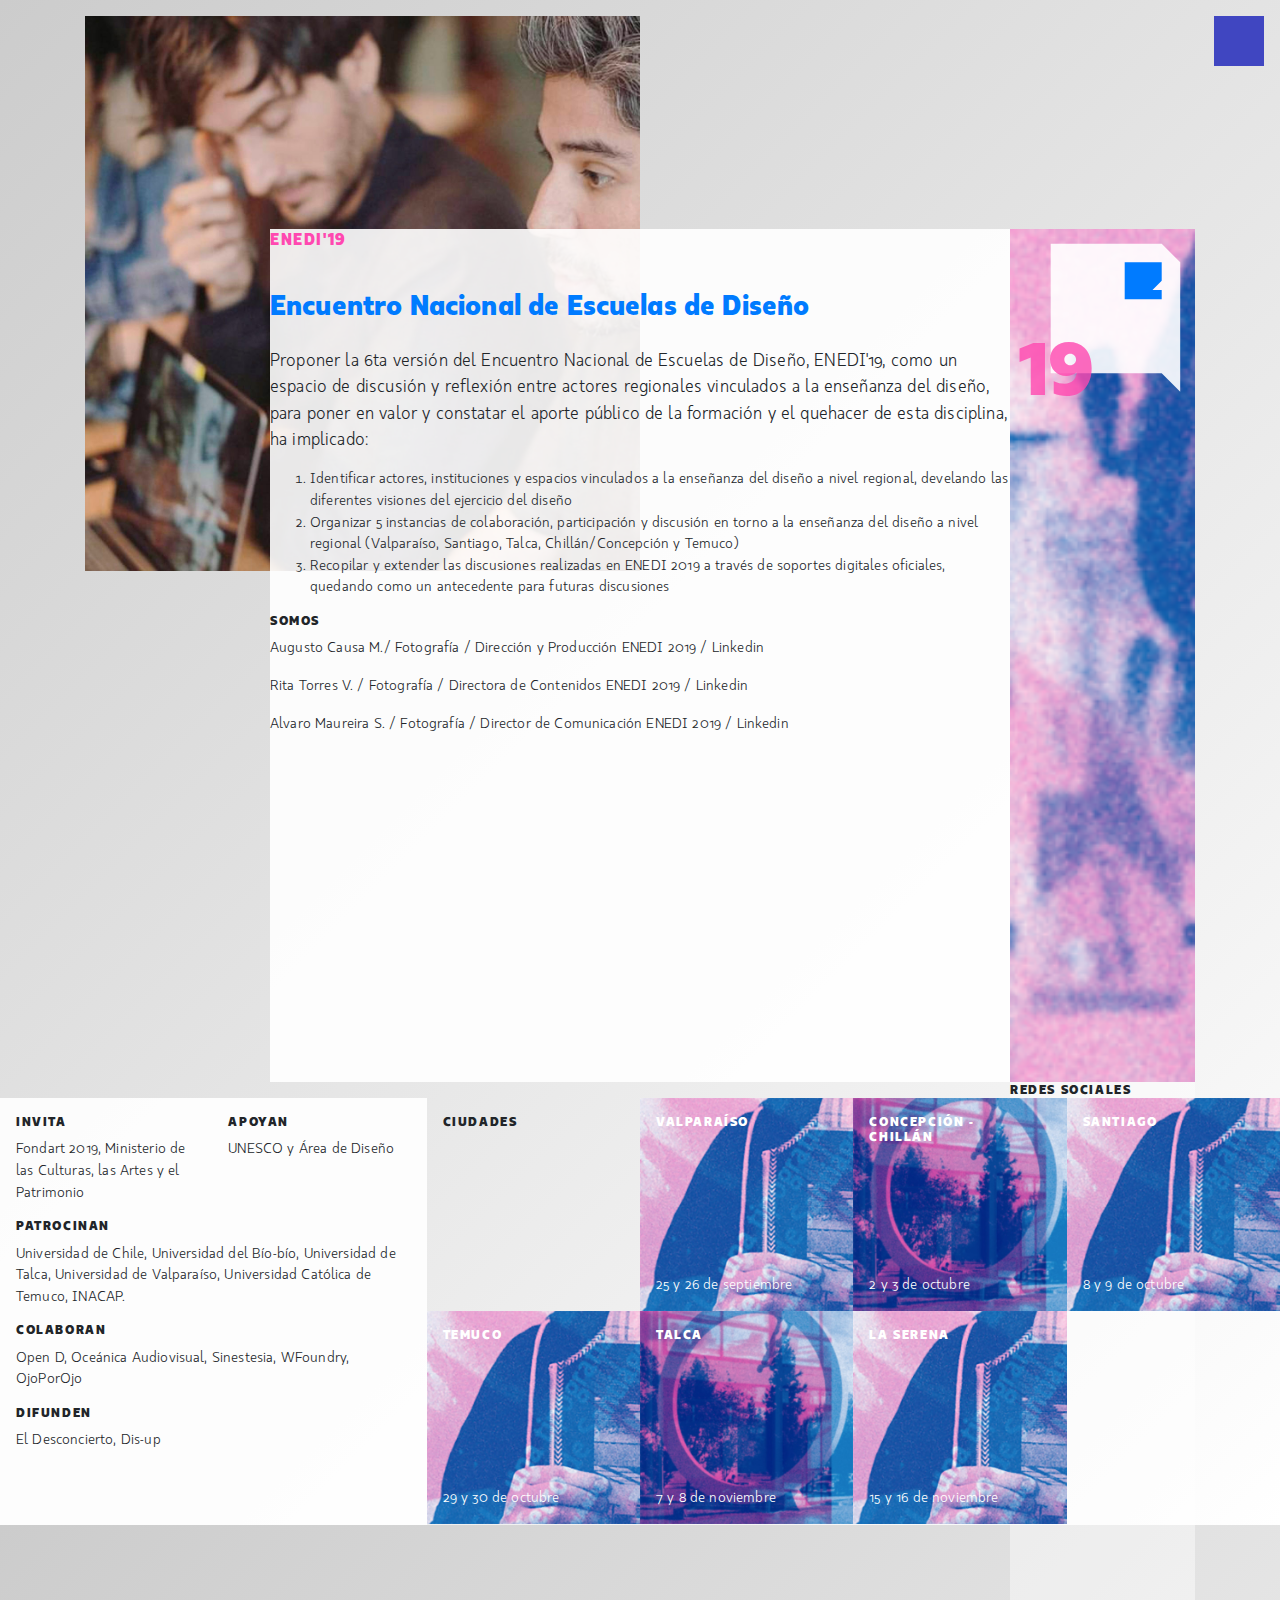
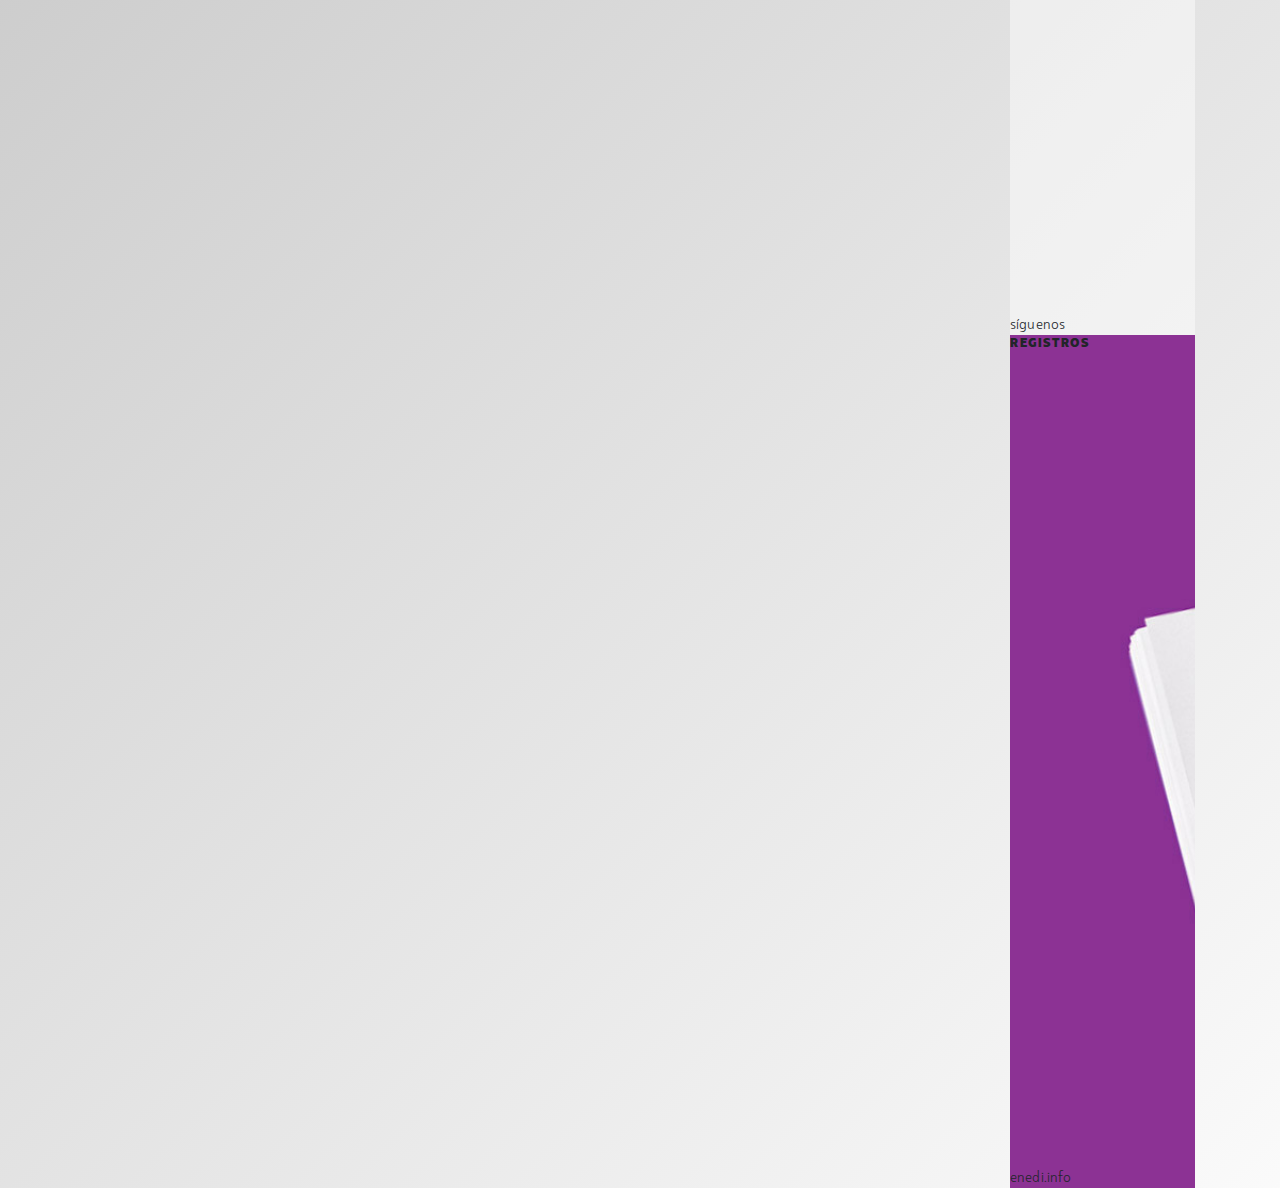
==== page.html @ a1ecb15f "Add files via upload" ====
<!doctype html>
<html lang="es">

<head>
    <!-- Required meta tags -->
    <meta charset="utf-8">
    <meta name="viewport" content="width=device-width, initial-scale=1, shrink-to-fit=no">
    <meta name="robots" content="noindex,nofollow">
    <!-- Bootstrap CSS -->
    <link rel="stylesheet" href="https://stackpath.bootstrapcdn.com/bootstrap/4.3.1/css/bootstrap.min.css" integrity="sha384-ggOyR0iXCbMQv3Xipma34MD+dH/1fQ784/j6cY/iJTQUOhcWr7x9JvoRxT2MZw1T" crossorigin="anonymous">
    <link rel="stylesheet" href="https://use.fontawesome.com/releases/v5.8.2/css/all.css" integrity="sha384-oS3vJWv+0UjzBfQzYUhtDYW+Pj2yciDJxpsK1OYPAYjqT085Qq/1cq5FLXAZQ7Ay" crossorigin="anonymous">
    <link rel="stylesheet" href="style.css">
    <title>ENEDI'19</title>
</head>


<body>

    <a class="menu-toggle" href="#">
        <i class="fas fa-bars"></i>
    </a>

    <nav id="sidebar-wrapper">
        <ul class="sidebar-nav">
            <li class="sidebar-brand">
                <a class="js-scroll-trigger" href="index.html">ENEDI'19</a>
            </li>
            <li class="sidebar-nav-item">
                <a class="js-scroll-trigger" href="page.html">SOMOS (Manifiesto, Objetivos, Equipo)</a>
            </li>
            <li class="sidebar-nav-item">
                <a class="js-scroll-trigger" href="page.html">VERSIONES (2017, 2014, ANTECEDENTES)</a>
            </li>
             <li class="sidebar-nav-item">
                <a class="js-scroll-trigger" href="page.html">KIT DE PRENSA</a>
            </li>
             <li class="sidebar-nav-item">
                <a class="js-scroll-trigger" href="page.html">NOTICIAS</a>
            </li>
             <li class="sidebar-nav-item">
                <a class="js-scroll-trigger" href="page.html">CONTACTO</a>
            </li>
             <li class="sidebar-nav-item">
                <a class="js-scroll-trigger" href="http://www.enedi.info">ENEDI INFO</a>
            </li>
        </ul>
    </nav>

    <div class="container my-3">
        <!-- - - - - - - - - -->
        <div class="row d-flex no-gutters" id="top">
            <div class="col-3 col-sm-2">
                <div class="abajo d-lg-none d-xl-none">

                        <svg viewBox="0 0 100 100">
                            <g>
                                <path fill="rgb(128,98,216)" d="M70,0H10v75h60l15,15V15L70,0z M70,35L55,50h15v10H25V15h45V35z"/>
                            </g>
                        </svg>
                    
                </div>
            </div>
            <div class="col-9 col-sm-8" id="about">

                    <h1>ENEDI'19</h1>
                    <h2>Encuentro Nacional de Escuelas de Diseño</h2>
                    <p class="lead">Proponer la 6ta versión del Encuentro Nacional de Escuelas de Diseño, ENEDI'19, como un espacio de discusión y reflexión entre actores regionales vinculados a la enseñanza del diseño, para poner en valor y constatar el aporte público de la formación y el quehacer de esta disciplina, ha implicado:</p>
                    <ol>
                    <li>Identificar actores, instituciones y espacios vinculados a la enseñanza del diseño a nivel regional, develando las diferentes visiones del ejercicio del diseño</li>
                    <li>Organizar 5 instancias de colaboración, participación y discusión en torno a la enseñanza del diseño a nivel regional (Valparaíso, Santiago, Talca, Chillán/Concepción y Temuco)</li>
                    <li>Recopilar y extender las discusiones realizadas en ENEDI 2019 a través de soportes digitales oficiales, quedando como un antecedente para futuras discusiones</li>
                    </ol>
                    <h4>Somos</h4>
                    <p>Augusto Causa M./  Fotografía / Dirección y Producción ENEDI 2019 / Linkedin</p>
                    <p>Rita Torres V. / Fotografía / Directora de Contenidos ENEDI 2019 / Linkedin</p>
                    <p>Alvaro Maureira S. / Fotografía / Director de Comunicación ENEDI 2019 / Linkedin</p>

            </div>
            
            <div class="col-12 col-sm-2">
                    <div id="brand" class="cuadrado">
                        
                       <svg viewBox="0 0 100 100">
                        <g transform="translate(-8,8)">
                            <polygon fill="white" opacity=".9" points="100,10 90,0 30,0 30,70 90,70 100,80"/>
                            <polygon fill="rgb(0,123,255)" points="90,20 90,10 70,10 70,30 90,30 90,25 85,25"/>
                        </g>
                            <text x="5" y="90" fill="rgb(255,72,176)" opacity=".8" style="font-size:40px; font-family: 'KappaDisplay', sans-serif;font-weight: 900;">19</text>
                        </svg>

                    </div>
                    <div id="social" class="cuadrado">                            

                            <div class="arriba">
                                <h4>redes sociales</h4>
                                <p><a href="https://www.facebook.com/enedi.cl/">Facebook</a> · <a href="https://www.instagram.com/enedi.cl/">Instagram</a> · <a href="https://twitter.com/enedicl">Twitter</a> · <a href="https://www.youtube.com/user/enedi14">Youtube</a></p>
                            </div>

                            <div class="abajo">
                                <p>síguenos</p>
                            </div>

                    </div>
                    <div id="info" class="cuadrado">
                        <div class="arriba">
                            <h4>registros</h4>
                        </div>

                        <div class="abajo">
                            <p>enedi.info</p>
                        </div>

                    </div>
                </div>
            </div>
        </div>
        <!-- - - - - - - - - -->
        <div class="row d-flex no-gutters">


            <div class="col-12 col-lg-8 order-lg-2">
                <div class="row d-flex no-gutters">
                    
                    <!-- ------ -->
                    
                    <div class="col-6 col-sm-6 col-md-3 col-lg-3 p-3">
                        <div class="cuadrado">
                            <div class="arriba"><h4>Ciudades</h4></div>
                        </div>
                    </div>

                    <!-- ------ -->
                    
                    <div class="col-6 col-sm-6 col-md-3 col-lg-3 p-3" id="valpo">
                        <div class="cuadrado">
                            <div class="arriba text-white"><h4>Valparaíso</h4></div>
                            <div class="abajo"><a href="#">25 y 26 de septiembre</a></div>
                        </div>
                    </div>

                    <!-- ------ -->


                    <div class="col-6 col-sm-6 col-md-3 col-lg-3 p-3" id="concellan">
                        <div class="cuadrado">
                            <div class="arriba text-white"><h4>Concepción -<br />Chillán</h4></div>
                            <div class="abajo"><a href="#">2 y 3 de octubre</a></div>
                        </div>
                    </div>

                    <!-- ------ -->     

                    <div class="col-6 col-sm-6 col-md-3 col-lg-3 p-3" id="stgo">
                        <div class="cuadrado">
                            <div class="arriba text-white"><h4>Santiago</h4></div>
                            <div class="abajo"><a href="#">8 y 9 de octubre</a></div>
                        </div>
                    </div>

                    <!-- ------ -->               
 
 
                    <div class="col-6 col-sm-6 col-md-3 col-lg-3 p-3" id="temuco">
                        <div class="cuadrado">
                            <div class="arriba text-white"><h4>Temuco</h4></div>
                            <div class="abajo"><a href="#">29 y 30 de octubre</a></div>
                        </div>
                    </div>

                    <!-- ------ -->
 
                    <div class="col-6 col-sm-6 col-md-3 col-lg-3 p-3" id="talca">
                        <div class="cuadrado">
                            <div class="arriba text-white"><h4>Talca</h4></div>
                            <div class="abajo"><a href="#">7 y 8 de noviembre</a></div>
                        </div>
                    </div>

                    <!-- ------ -->

                    <div class="col-6 col-sm-6 col-md-3 col-lg-3 p-3" id="serena">
                        <div class="cuadrado">
                            <div class="arriba text-white"><h4>La Serena</h4></div>
                            <div class="abajo"><a href="#">15 y 16 de noviembre</a></div>
                        </div>
                    </div>

                    <!-- ------ -->

                    <div class="col-6 col-sm-6 col-md-3 col-lg-3 p-3">
                        <div class="cuadrado"></div>
                    </div>
                </div>
            </div>  

            <div class="col-lg-4 p-3 order-lg-1" id="support">
                <div class="cuadrado">
                    <div class="row">
                        <div class="col-6">
                        <h4>invita</h4>
                        <p>Fondart 2019, Ministerio de las Culturas, las Artes y el Patrimonio</p>                            
                        </div>
                        <div class="col-6">
                        <h4>apoyan</h4>
                        <p>UNESCO y Área de Diseño</p>                            
                        </div>
                        <div class="col-12">
                        <h4>patrocinan</h4>
                        <p>Universidad de Chile, Universidad del Bío-bío, Universidad de Talca, Universidad de Valparaíso, Universidad Católica de Temuco, INACAP.</p>                            
                        </div>
                        <div class="col-12">
                        <h4>colaboran</h4>
                        <p>Open D, Oceánica Audiovisual, Sinestesia, WFoundry, OjoPorOjo</p>
                        </div>
                        <div class="col-12">
                        <h4>difunden</h4>
                        <p>El Desconcierto, Dis-up</p>
                        </div>
                    </div>



                </div>
            </div>


        </div>
        <!-- - - - - - - - - -->
    </div>


    <!-- Optional JavaScript -->
    <!-- jQuery first, then Popper.js, then Bootstrap JS -->
    <script src="https://code.jquery.com/jquery-3.3.1.slim.min.js" integrity="sha384-q8i/X+965DzO0rT7abK41JStQIAqVgRVzpbzo5smXKp4YfRvH+8abtTE1Pi6jizo" crossorigin="anonymous"></script>
    <script src="https://cdnjs.cloudflare.com/ajax/libs/popper.js/1.14.7/umd/popper.min.js" integrity="sha384-UO2eT0CpHqdSJQ6hJty5KVphtPhzWj9WO1clHTMGa3JDZwrnQq4sF86dIHNDz0W1" crossorigin="anonymous"></script>
    <script src="https://stackpath.bootstrapcdn.com/bootstrap/4.3.1/js/bootstrap.min.js" integrity="sha384-JjSmVgyd0p3pXB1rRibZUAYoIIy6OrQ6VrjIEaFf/nJGzIxFDsf4x0xIM+B07jRM" crossorigin="anonymous"></script>

    <script>

    var w, h_full, h_half, h_quarter

    $(window).on('load resize', function () {
        w = Number(document.getElementsByTagName("body")[0].offsetWidth);
        h_grande = Number(document.getElementById("about").offsetWidth);
        h_medio = Number(document.getElementById("support").offsetWidth)
        h_chico = Number(document.getElementById("stgo").offsetWidth);

        console.log(w);
        console.log(h_grande);
        console.log(h_medio);
        console.log(h_chico);

        

        $("#brand").css("min-height", (h_medio) + "px");
        $("#support").css("min-height", (h_medio) + "px");

        $("#top").css("padding-top", (h_chico) + "px");

        $("#social,#info,#temuco,#valpo,#temuco,#concellan,#serena,#stgo").css("min-height", (h_chico) + "px");

        if(w < 576){
            $("#top").css("padding-top", (h_chico/2) + "px");
        }

        if(w > 992){
            $("#about").css("min-height", (h_grande) + "px");
        }

    });

    $(".menu-toggle").click(function(e) {
        e.preventDefault();
        $("#sidebar-wrapper").toggleClass("active");
        $(".menu-toggle > .fa-bars, .menu-toggle > .fa-times").toggleClass("fa-bars fa-times");
        $(this).toggleClass("active");
    });

    $('#sidebar-wrapper .js-scroll-trigger').click(function() {
            $("#sidebar-wrapper").removeClass("active");
            $(".menu-toggle").removeClass("active");
            $(".menu-toggle > .fa-bars, .menu-toggle > .fa-times").toggleClass("fa-bars fa-times");
    });
</script>

</body>

</html>
---- style.css ----
@font-face {
  font-family: 'KappaDisplay';
  font-style: normal;
  font-weight: 900;
  src: local('KappaDisplay Black'), local('KappaDisplay-Black'), url(fonts/KappaDisplay-Black.woff2) format('woff2');
}

@font-face {
  font-family: 'KappaText';
  font-style: normal;
  font-weight: 400;
  src: local('KappaText Book'), local('KappaText-Book'), url(fonts/KappaText-Book.woff2) format('woff2');
}



body {
    font-family: 'KappaText', sans-serif;
    font-weight: 400;
    letter-spacing: 0.01rem;
    line-height: 1.5;
    font-size: 0.9rem;
    background: linear-gradient(135deg,#ccc,#fff);
}


h1,
h2,
h3,
h4,
h5,
h6,
#year {
    font-family: 'KappaDisplay', sans-serif;
    font-weight: 900;
}


h1 {
    font-size: 1rem;
    padding-bottom: 1rem;
    letter-spacing: 0.1rem;
    color: rgb(255,72,176);
}

h2 {
    font-size: 1.75rem;
    color: rgb(0,123,255);
    padding: 1rem 0;
    max-width:75%;
}

@media screen and (orientation:portrait){
 h2{max-width:95%;}   
}


h3 {
    font-size: 1rem;
    padding: 2rem 0 1rem 0;
    color: rgb(0,123,255);
}

h4 {
    font-size: 0.8rem;
    text-transform: uppercase;
    letter-spacing: 0.1rem;
}

p.lead {
    font-size: 1.1rem;
}

#top {
    background: transparent url('img/fondo.jpg') 0 0 no-repeat;
    background-size: 50% auto;
}

@media screen and (max-width: 992px){
 #top {
    background: transparent url('img/fondo.jpg') 0 0 no-repeat;
    background-size: 75% auto;
}   
}


.cuadrado{
    position:relative;
    width:100%;
    height:100%;
}

.arriba {
    position: absolute;
    top: 0;
    left: 0;
    right: 0;
}

.abajo {
    position: absolute;
    bottom: 0;
    left: 0;
    right: 0;
}

.abajo a{
    color:white;
}

@media screen and (max-width:992px){

    #about .arriba{position:relative;} 
    #about .abajo{position:relative; padding-top:3rem;}
}

.abajo p {
    margin-bottom: 0;
    padding-bottom: 0;
    margin-top: 0.5rem;
}

@keyframes rojos {
    from {
        fill: rgb(0, 127, 246)
    }
    to {
        fill: rgb(255, 62, 181)
    }
}

@keyframes azules {
    from {
        fill: rgb(255, 62, 181)
    }
    to {
        fill: rgb(0, 127, 246)
    }
}

.rojo {
    animation-name: rojos;
    animation-duration: 4s;
    animation-iteration-count: infinite;
    animation-direction: alternate;
}

.azul {
    animation-name: azules;
    animation-duration: 4s;
    animation-iteration-count: infinite;
    animation-direction: alternate;
}


/* Side Menu */

#sidebar-wrapper {
    position: fixed;
    top: 0;
    z-index: 2;
    right: 0;
    width: 250px;
    height: 100%;
    -webkit-transition: all 0.4s ease 0s;
    transition: all 0.4s ease 0s;
    -webkit-transform: translateX(250px);
    transform: translateX(250px);
    background: linear-gradient(rgb(0, 127, 246), rgb(255, 62, 181));
}

.sidebar-nav {
    position: absolute;
    top: 0;
    width: 250px;
    margin: 0;
    padding: 0;
    list-style: none;
}

.sidebar-nav li.sidebar-nav-item a {
    display: block;
    text-decoration: none;
    color: #fff;
    padding: 15px;
}

.sidebar-nav li a:hover {
    text-decoration: none;
    color: #fff;
    background: rgba(0, 0, 0, 0.2);
}

.sidebar-nav li a:active,
.sidebar-nav li a:focus {
    text-decoration: none;
}

.sidebar-nav>.sidebar-brand {
    font-size: 1.2rem;
    background: rgba(52, 58, 64, 0.1);
    height: 80px;
    line-height: 50px;
    padding-top: 15px;
    padding-bottom: 15px;
    padding-left: 15px;
}

.sidebar-nav>.sidebar-brand a {
    color: #fff;
}

.sidebar-nav>.sidebar-brand a:hover {
    color: #fff;
    background: none;
}

#sidebar-wrapper.active {
    right: 250px;
    width: 250px;
    -webkit-transition: all 0.4s ease 0s;
    transition: all 0.4s ease 0s;
}

.menu-toggle {
    position: fixed;
    right: 1rem;
    top: 1rem;
    width: 50px;
    height: 50px;
    text-align: center;
    color: white;
    line-height: 50px;
    z-index: 999;
    border-radius: 0;
    background: rgb(64,70,193);
}

.menu-toggle:focus,
.menu-toggle:hover {
    color: #fff;
}

.menu-toggle:hover {
    background: rgb(255, 62, 181);
}



#about, #support{
    background:rgba(255,255,255,.9);
}

#social{
    background:rgba(255,255,255,.45);    
}

#info{
     background:url(img/libro.jpg); 
     background-size:cover;
}


#valpo {
    background: url('img/ciudad-lorenipsum.jpg');
    background-size: cover;
}

#talca {
    background: url('img/ciudad-talca.jpg');
    background-size: cover;
}

#stgo {
    background: url('img/ciudad-lorenipsum.jpg');
    background-size: cover;
}

#concellan {
    background: url('img/ciudad-talca.jpg');
    background-size: cover;
}

#temuco {
    background: url('img/ciudad-lorenipsum.jpg');
    background-size: cover;
}

#serena {
    background: url('img/ciudad-lorenipsum.jpg');
    background-size: cover;
}

#brand{
    background:url('img/brand.png');
    background-size:cover;
}
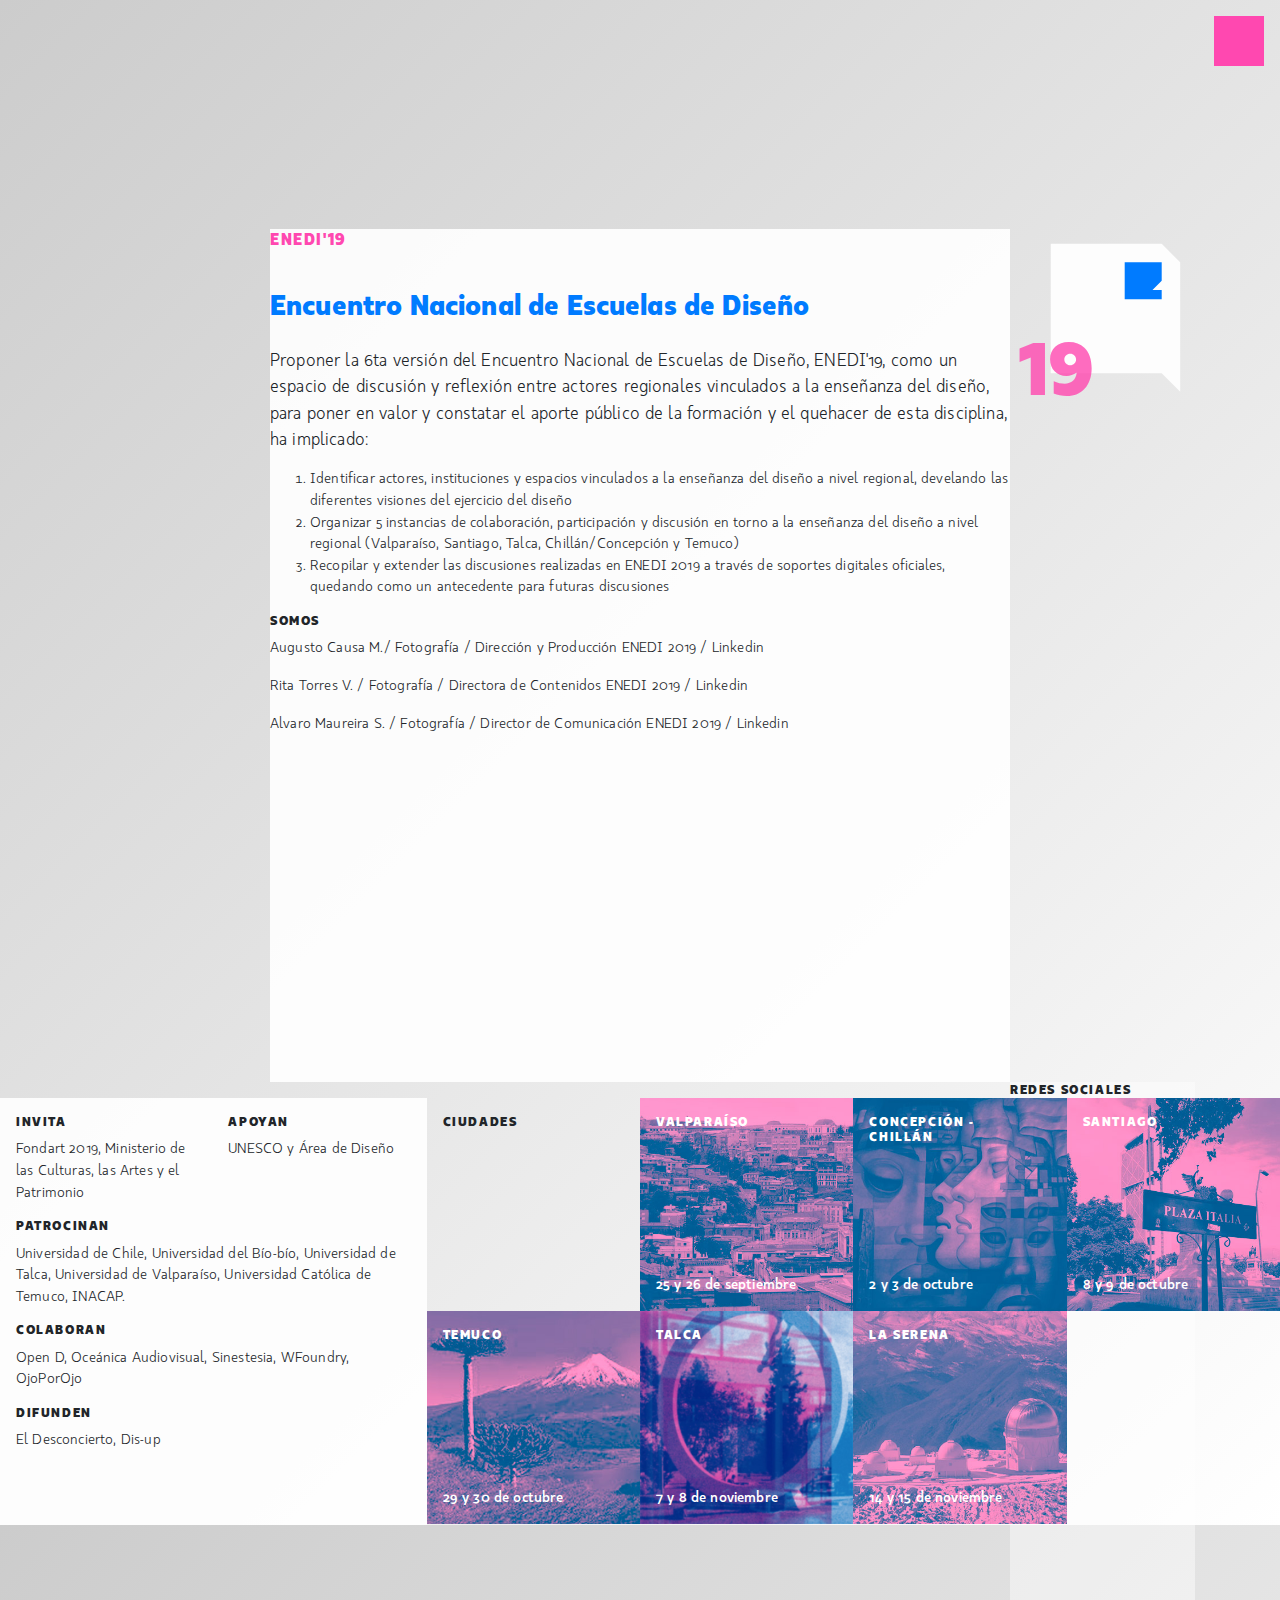
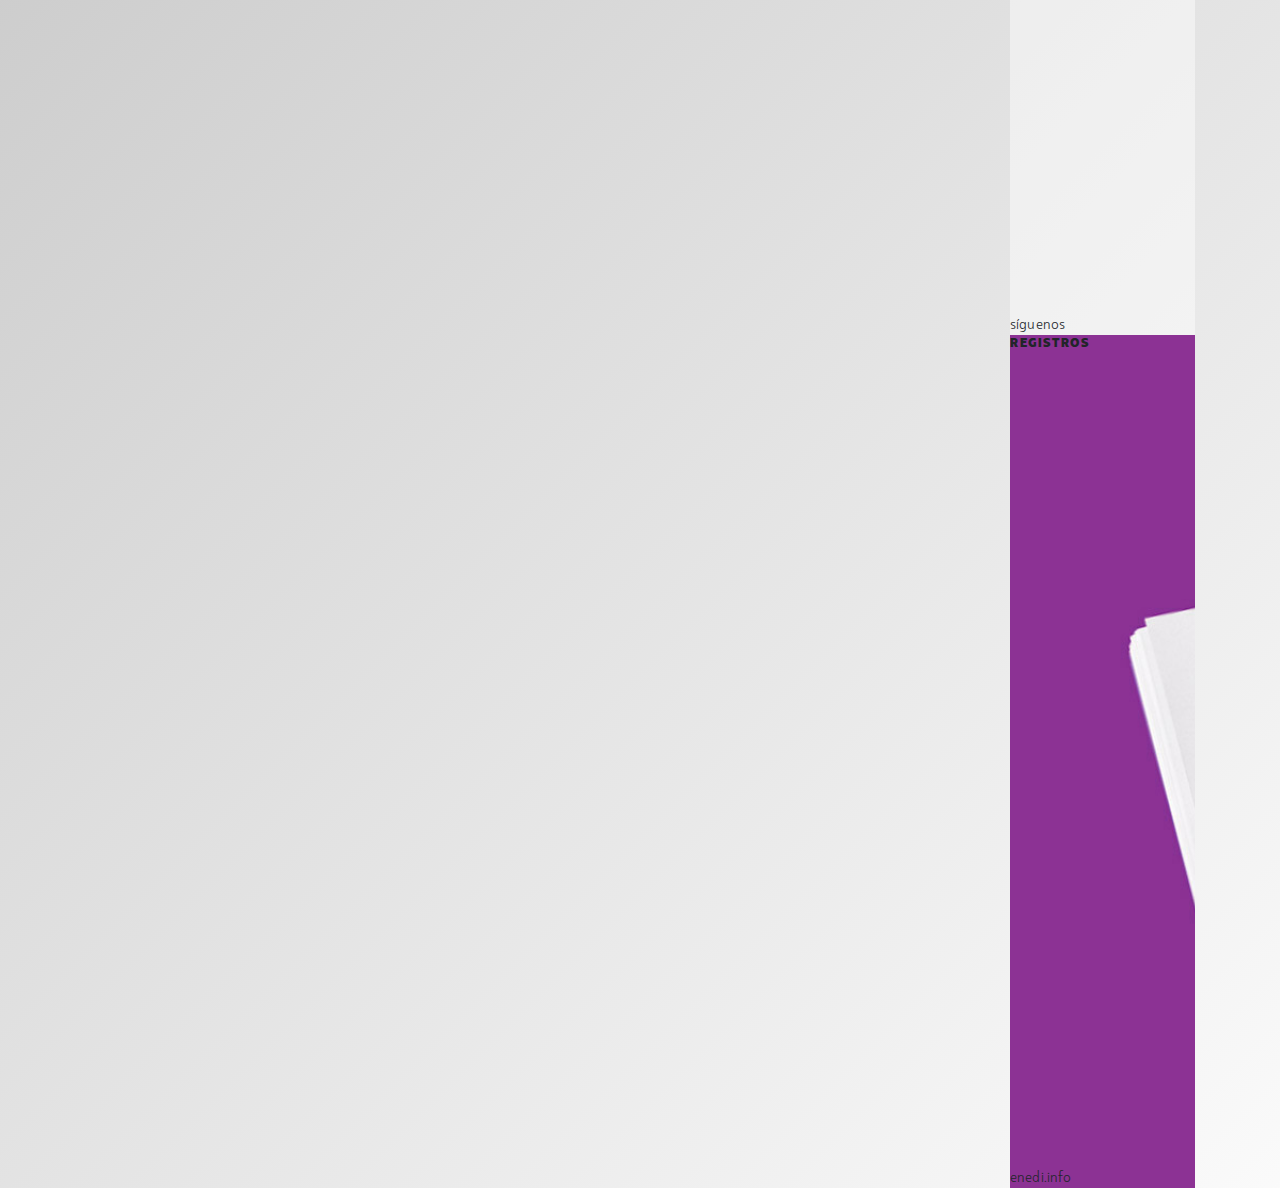
==== commit 3c5a0acf: "Add files via upload" ====
--- a/page.html
+++ b/page.html
@@ -41,7 +41,7 @@
                 <a class="js-scroll-trigger" href="page.html">CONTACTO</a>
             </li>
              <li class="sidebar-nav-item">
-                <a class="js-scroll-trigger" href="http://www.enedi.info">ENEDI INFO</a>
+                <a class="js-scroll-trigger" href="http://www.enedi.info"><i class="fas fa-external-link-alt"></i> ENEDI INFO</a>
             </li>
         </ul>
     </nav>
@@ -181,7 +181,7 @@
                     <div class="col-6 col-sm-6 col-md-3 col-lg-3 p-3" id="serena">
                         <div class="cuadrado">
                             <div class="arriba text-white"><h4>La Serena</h4></div>
-                            <div class="abajo"><a href="#">15 y 16 de noviembre</a></div>
+                            <div class="abajo"><a href="#">14 y 15 de noviembre</a></div>
                         </div>
                     </div>
 
--- a/style.css
+++ b/style.css
@@ -12,6 +12,12 @@
   src: local('KappaText Book'), local('KappaText-Book'), url(fonts/KappaText-Book.woff2) format('woff2');
 }
 
+@font-face {
+  font-family: 'KappaText Bold';
+  font-style: normal;
+  font-weight: 800;
+  src: local('KappaText Bold'), local('KappaText-Bold'), url(fonts/KappaText-Bold.woff2) format('woff2');
+}
 
 
 body {
@@ -72,13 +78,13 @@
 }
 
 #top {
-    background: transparent url('img/fondo.jpg') 0 0 no-repeat;
+    background: transparent url('img/fondo-1.jpg') 0 0 no-repeat;
     background-size: 50% auto;
 }
 
 @media screen and (max-width: 992px){
  #top {
-    background: transparent url('img/fondo.jpg') 0 0 no-repeat;
+    background: transparent url('img/fondo-1.jpg') 0 0 no-repeat;
     background-size: 75% auto;
 }   
 }
@@ -106,6 +112,14 @@
 
 .abajo a{
     color:white;
+    font-family: 'KappaText Bold', sans-serif;
+    font-weight: 800;    
+}
+
+.abajo a:hover{
+    color:rgb(255,72,176);
+    transition: all ease .5s;
+    text-decoration: none;
 }
 
 @media screen and (max-width:992px){
@@ -166,7 +180,7 @@
     transition: all 0.4s ease 0s;
     -webkit-transform: translateX(250px);
     transform: translateX(250px);
-    background: linear-gradient(rgb(0, 127, 246), rgb(255, 62, 181));
+    background:rgb(255,72,176);
 }
 
 .sidebar-nav {
@@ -188,7 +202,7 @@
 .sidebar-nav li a:hover {
     text-decoration: none;
     color: #fff;
-    background: rgba(0, 0, 0, 0.2);
+    background: rgb(191,85,196);
 }
 
 .sidebar-nav li a:active,
@@ -198,12 +212,14 @@
 
 .sidebar-nav>.sidebar-brand {
     font-size: 1.2rem;
-    background: rgba(52, 58, 64, 0.1);
     height: 80px;
     line-height: 50px;
     padding-top: 15px;
     padding-bottom: 15px;
     padding-left: 15px;
+    font-family: 'KappaDisplay', sans-serif;
+    font-weight: 900;
+    text-transform: uppercase;    
 }
 
 .sidebar-nav>.sidebar-brand a {
@@ -233,18 +249,14 @@
     line-height: 50px;
     z-index: 999;
     border-radius: 0;
-    background: rgb(64,70,193);
-}
-
-.menu-toggle:focus,
+    background: rgb(255,72,176);
+}
+
 .menu-toggle:hover {
-    color: #fff;
-}
-
-.menu-toggle:hover {
-    background: rgb(255, 62, 181);
-}
-
+    color: rgb(0,123,255);
+    background:transparent;
+    transition: all ease .5s;
+}
 
 
 #about, #support{
@@ -262,7 +274,7 @@
 
 
 #valpo {
-    background: url('img/ciudad-lorenipsum.jpg');
+    background: url('img/ciudad-valpo.jpg');
     background-size: cover;
 }
 
@@ -272,26 +284,26 @@
 }
 
 #stgo {
-    background: url('img/ciudad-lorenipsum.jpg');
+    background: url('img/ciudad-stgo.jpg');
     background-size: cover;
 }
 
 #concellan {
-    background: url('img/ciudad-talca.jpg');
+    background: url('img/ciudad-concellan.jpg');
     background-size: cover;
 }
 
 #temuco {
-    background: url('img/ciudad-lorenipsum.jpg');
+    background: url('img/ciudad-temuco.jpg');
     background-size: cover;
 }
 
 #serena {
-    background: url('img/ciudad-lorenipsum.jpg');
+    background: url('img/ciudad-serena.jpg');
     background-size: cover;
 }
 
 #brand{
-    background:url('img/brand.png');
+    background:url('img/brand-1.jpg');
     background-size:cover;
 }